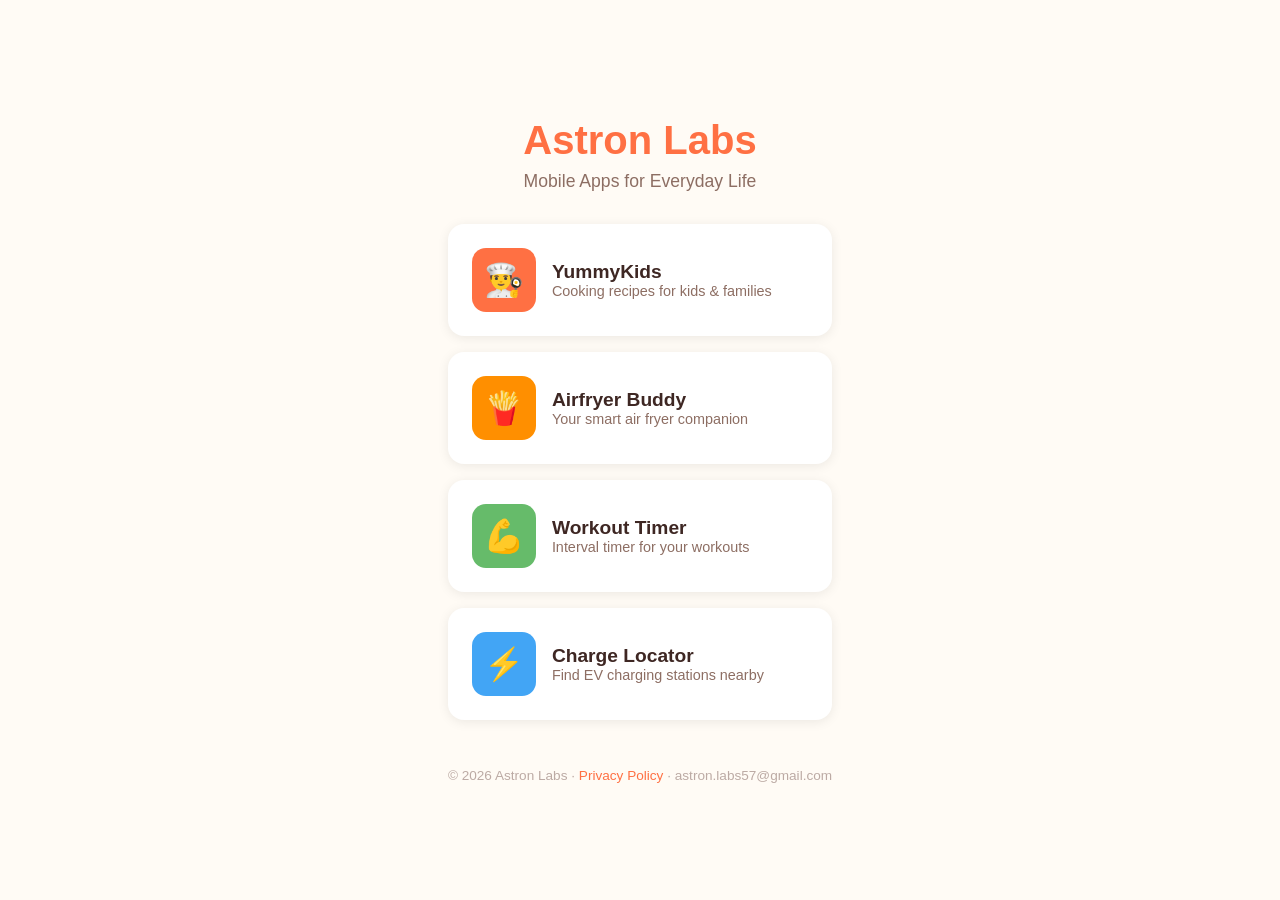
==== index.html @ 985c656f "Create index.html" ====
<!DOCTYPE html>
<html lang="en">
<head>
    <meta charset="UTF-8">
    <meta name="viewport" content="width=device-width, initial-scale=1.0">
    <title>Astron Labs</title>
    <style>
        *{margin:0;padding:0;box-sizing:border-box}
        body{font-family:-apple-system,BlinkMacSystemFont,'Segoe UI',Roboto,sans-serif;background:#FFFBF5;color:#3E2723;min-height:100vh;display:flex;flex-direction:column;align-items:center;justify-content:center;padding:2rem}
        .container{max-width:600px;text-align:center}
        h1{font-size:2.5rem;color:#FF7043;margin-bottom:.5rem}
        .subtitle{font-size:1.1rem;color:#8D6E63;margin-bottom:2rem}
        .apps{display:flex;flex-direction:column;gap:1rem;margin-top:2rem}
        .app-card{background:#fff;border-radius:16px;padding:1.5rem;box-shadow:0 2px 12px rgba(0,0,0,.08);text-align:left;display:flex;align-items:center;gap:1rem;text-decoration:none;color:inherit;transition:box-shadow .2s}
        .app-card:hover{box-shadow:0 4px 20px rgba(0,0,0,.12)}
        .app-icon{width:64px;height:64px;border-radius:14px;display:flex;align-items:center;justify-content:center;font-size:2rem}
        .app-name{font-size:1.2rem;font-weight:600}
        .app-desc{font-size:.9rem;color:#8D6E63}
        footer{margin-top:3rem;font-size:.85rem;color:#BCAAA4}
        footer a{color:#FF7043;text-decoration:none}
    </style>
</head>
<body>
  <div class="container">
        <h1>Astron Labs</h1>
        <p class="subtitle">Mobile Apps for Everyday Life</p>
        <div class="apps">
            <a class="app-card" href="https://play.google.com/store/apps/details?id=com.astronlabs.yummykids">
                <div class="app-icon" style="background:#FF7043">👨‍🍳</div>
                <div>
                    <div class="app-name">YummyKids</div>
                    <div class="app-desc">Cooking recipes for kids & families</div>
                </div>
            </a>
            <a class="app-card" href="https://play.google.com/store/apps/details?id=com.astronlabs.airfryerbuddy">
                <div class="app-icon" style="background:#FF8F00">🍟</div>
                <div>
                    <div class="app-name">Airfryer Buddy</div>
                    <div class="app-desc">Your smart air fryer companion</div>
                </div>
            </a>
            <a class="app-card" href="https://play.google.com/store/apps/details?id=com.astronlabs.workouttimer">
                <div class="app-icon" style="background:#66BB6A">💪</div>
                <div>
                    <div class="app-name">Workout Timer</div>
                    <div class="app-desc">Interval timer for your workouts</div>
                </div>
            </a>
            <a class="app-card" href="https://play.google.com/store/apps/details?id=com.astronlabs.chargelocator">
                <div class="app-icon" style="background:#42A5F5">⚡</div>
                <div>
                    <div class="app-name">Charge Locator</div>
                    <div class="app-desc">Find EV charging stations nearby</div>
                </div>
            </a>
        </div>
        <footer><p>&copy; 2026 Astron Labs · <a href="/privacy.html">Privacy Policy</a> · astron.labs57@gmail.com</p></footer>
    </div>
</body>
</html>
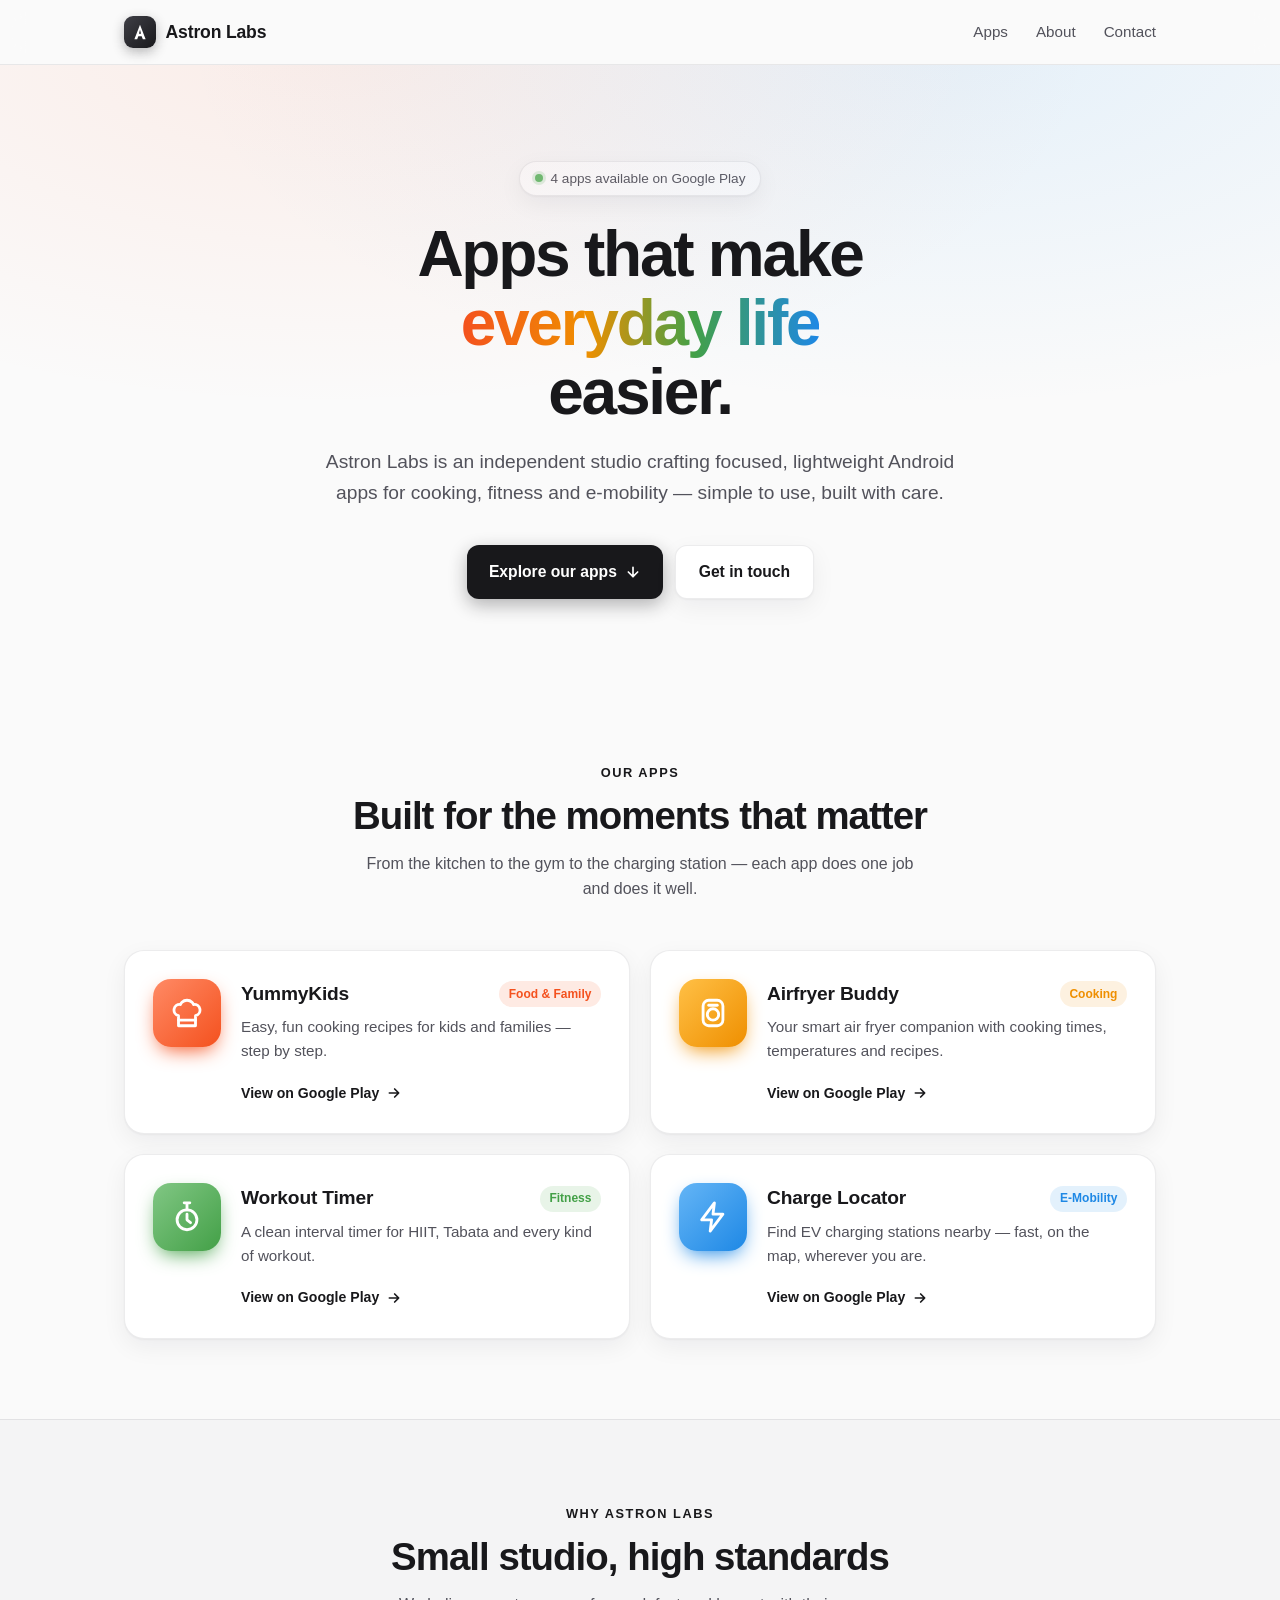
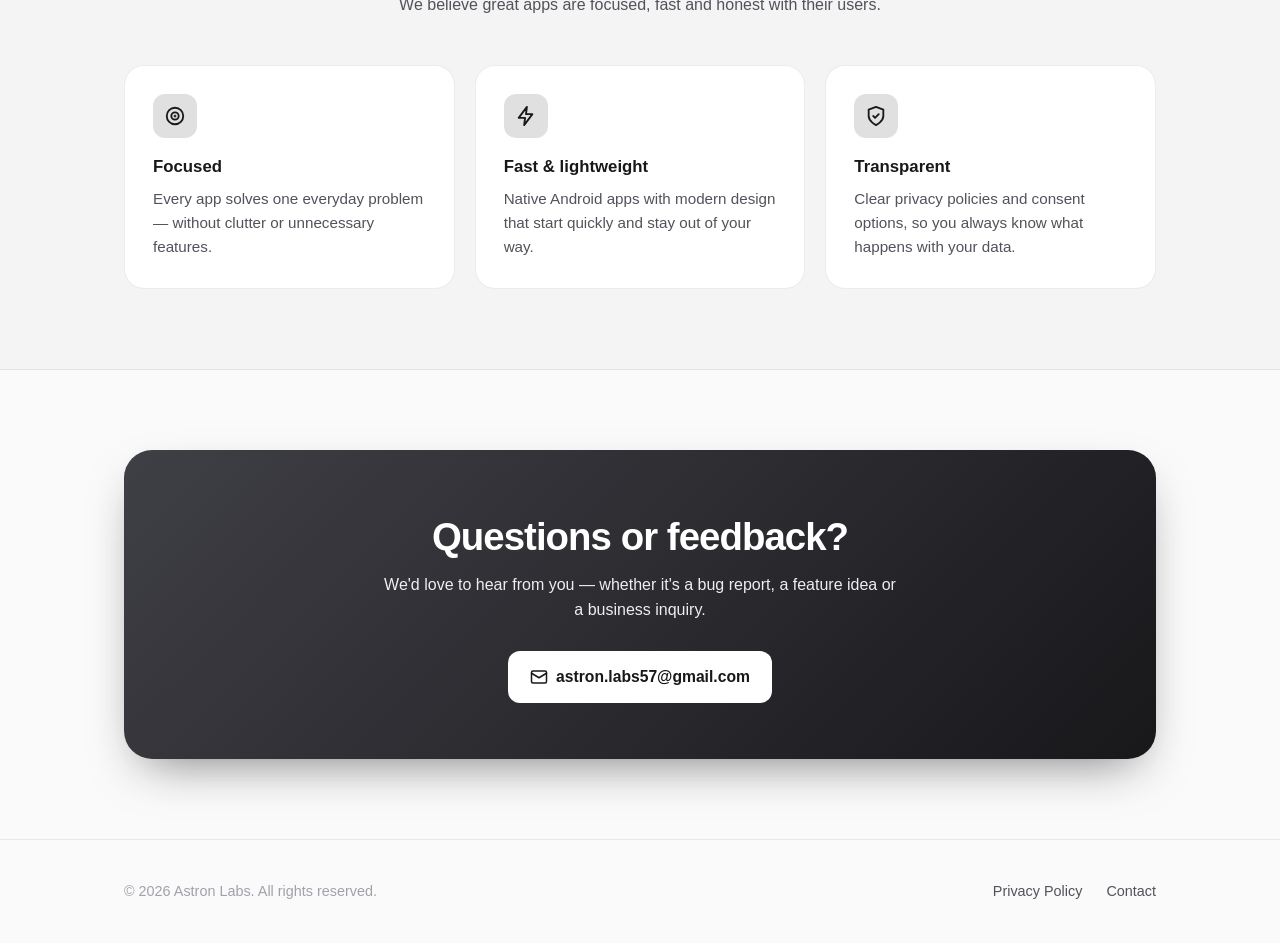
==== commit 9dd57e36: "Redesign homepage and privacy policy with monochrome brand - New landing page: sticky nav, hero, app" ====
--- a/index.html
+++ b/index.html
@@ -3,58 +3,271 @@
 <head>
     <meta charset="UTF-8">
     <meta name="viewport" content="width=device-width, initial-scale=1.0">
-    <title>Astron Labs</title>
+    <title>Astron Labs — Mobile Apps for Everyday Life</title>
+    <meta name="description" content="Astron Labs builds focused, lightweight Android apps for everyday life: YummyKids, Airfryer Buddy, Workout Timer and Charge Locator.">
+    <meta name="theme-color" content="#18181B">
+    <link rel="canonical" href="https://astronlabs.dev/">
+    <meta property="og:type" content="website">
+    <meta property="og:title" content="Astron Labs — Mobile Apps for Everyday Life">
+    <meta property="og:description" content="Focused, lightweight Android apps for cooking, fitness and e-mobility.">
+    <meta property="og:url" content="https://astronlabs.dev/">
+    <link rel="icon" href="data:image/svg+xml,%3Csvg xmlns='http://www.w3.org/2000/svg' viewBox='0 0 64 64'%3E%3Cdefs%3E%3ClinearGradient id='g' x1='0' y1='0' x2='1' y2='1'%3E%3Cstop offset='0' stop-color='%233F3F46'/%3E%3Cstop offset='1' stop-color='%2318181B'/%3E%3C/linearGradient%3E%3C/defs%3E%3Crect width='64' height='64' rx='16' fill='url(%23g)'/%3E%3Cpath d='M32 14 46 50h-7l-3-8H28l-3 8h-7zm0 12-2.6 10h5.2z' fill='%23fff'/%3E%3C/svg%3E">
+    <script type="application/ld+json">
+    {"@context":"https://schema.org","@type":"Organization","name":"Astron Labs","url":"https://astronlabs.dev/","email":"astron.labs57@gmail.com"}
+    </script>
     <style>
+        :root{
+            --bg:#FAFAFA;--bg-alt:#F4F4F5;--surface:#FFFFFF;--text:#18181B;--muted:#52525B;--subtle:#A1A1AA;
+            --border:rgba(24,24,27,.08);--brand:#27272A;--brand-strong:#18181B;--brand-light:#3F3F46;--on-brand:#fff;--glow:24,24,27;
+            --grad:linear-gradient(135deg,var(--brand-light),var(--brand-strong));
+            --accent-grad:linear-gradient(90deg,#F4511E,#EF8F00 35%,#43A047 65%,#1E88E5);
+            --halo:radial-gradient(ellipse at 30% 30%,rgba(255,138,101,.12),transparent 50%),radial-gradient(ellipse at 70% 30%,rgba(100,181,246,.14),transparent 50%);
+            --shadow:0 1px 2px rgba(24,24,27,.04),0 8px 24px rgba(24,24,27,.06);
+            --shadow-lg:0 2px 4px rgba(24,24,27,.05),0 20px 40px rgba(24,24,27,.10);
+            --radius:20px;--max:1080px;
+        }
+        @media (prefers-color-scheme:dark){
+            :root{
+                --bg:#0A0A0B;--bg-alt:#111113;--surface:#18181B;--text:#FAFAFA;--muted:#A1A1AA;--subtle:#71717A;
+                --border:rgba(255,255,255,.08);--brand:#E4E4E7;--brand-strong:#FAFAFA;--brand-light:#D4D4D8;--on-brand:#18181B;--glow:0,0,0;
+                --accent-grad:linear-gradient(90deg,#FF8A65,#FFC046 35%,#81C784 65%,#64B5F6);
+                --halo:radial-gradient(ellipse at 30% 30%,rgba(255,138,101,.10),transparent 50%),radial-gradient(ellipse at 70% 30%,rgba(100,181,246,.12),transparent 50%);
+                --shadow:0 1px 2px rgba(0,0,0,.3),0 8px 24px rgba(0,0,0,.25);
+                --shadow-lg:0 2px 4px rgba(0,0,0,.3),0 20px 40px rgba(0,0,0,.4);
+            }
+        }
         *{margin:0;padding:0;box-sizing:border-box}
-        body{font-family:-apple-system,BlinkMacSystemFont,'Segoe UI',Roboto,sans-serif;background:#FFFBF5;color:#3E2723;min-height:100vh;display:flex;flex-direction:column;align-items:center;justify-content:center;padding:2rem}
-        .container{max-width:600px;text-align:center}
-        h1{font-size:2.5rem;color:#FF7043;margin-bottom:.5rem}
-        .subtitle{font-size:1.1rem;color:#8D6E63;margin-bottom:2rem}
-        .apps{display:flex;flex-direction:column;gap:1rem;margin-top:2rem}
-        .app-card{background:#fff;border-radius:16px;padding:1.5rem;box-shadow:0 2px 12px rgba(0,0,0,.08);text-align:left;display:flex;align-items:center;gap:1rem;text-decoration:none;color:inherit;transition:box-shadow .2s}
-        .app-card:hover{box-shadow:0 4px 20px rgba(0,0,0,.12)}
-        .app-icon{width:64px;height:64px;border-radius:14px;display:flex;align-items:center;justify-content:center;font-size:2rem}
-        .app-name{font-size:1.2rem;font-weight:600}
-        .app-desc{font-size:.9rem;color:#8D6E63}
-        footer{margin-top:3rem;font-size:.85rem;color:#BCAAA4}
-        footer a{color:#FF7043;text-decoration:none}
+        html{scroll-behavior:smooth}
+        body{font-family:Inter,-apple-system,BlinkMacSystemFont,'Segoe UI',Roboto,'Helvetica Neue',Arial,sans-serif;background:var(--bg);color:var(--text);line-height:1.6;-webkit-font-smoothing:antialiased}
+        a{color:inherit}
+        a:focus-visible{outline:3px solid var(--brand);outline-offset:3px;border-radius:8px}
+        .wrap{max-width:var(--max);margin:0 auto;padding:0 1.5rem}
+        .skip{position:absolute;left:-9999px}
+        .skip:focus{left:1rem;top:1rem;background:var(--surface);padding:.5rem 1rem;border-radius:8px;z-index:10}
+
+        /* Header */
+        header{position:sticky;top:0;z-index:5;backdrop-filter:saturate(180%) blur(12px);-webkit-backdrop-filter:saturate(180%) blur(12px);background:color-mix(in srgb,var(--bg) 80%,transparent);border-bottom:1px solid var(--border)}
+        .nav{display:flex;align-items:center;justify-content:space-between;height:64px}
+        .logo{display:flex;align-items:center;gap:.6rem;font-weight:700;font-size:1.1rem;letter-spacing:-.01em;text-decoration:none}
+        .logo-mark{width:32px;height:32px;border-radius:9px;background:var(--grad);color:var(--on-brand);display:grid;place-items:center;box-shadow:0 4px 12px rgba(var(--glow),.3)}
+        .nav-links{display:flex;gap:1.75rem;list-style:none}
+        .nav-links a{text-decoration:none;color:var(--muted);font-size:.95rem;font-weight:500;transition:color .15s}
+        .nav-links a:hover{color:var(--text)}
+
+        /* Hero */
+        .hero{position:relative;overflow:hidden;padding:6rem 0 5rem;text-align:center}
+        .hero::before{content:"";position:absolute;inset:-40% -10% auto;height:120%;background:var(--halo);pointer-events:none}
+        .eyebrow{display:inline-flex;align-items:center;gap:.5rem;padding:.35rem .9rem;border-radius:999px;background:var(--surface);border:1px solid var(--border);color:var(--muted);font-size:.85rem;font-weight:500;box-shadow:var(--shadow)}
+        .eyebrow .dot{width:8px;height:8px;border-radius:50%;background:#66BB6A;box-shadow:0 0 0 3px rgba(102,187,106,.2)}
+        h1{position:relative;font-size:clamp(2.4rem,6vw,4rem);line-height:1.08;letter-spacing:-.035em;font-weight:800;margin:1.5rem auto 1.25rem;max-width:14ch}
+        h1 .accent{background:var(--accent-grad);-webkit-background-clip:text;background-clip:text;color:transparent}
+        .lead{position:relative;font-size:clamp(1.05rem,2vw,1.2rem);color:var(--muted);max-width:40rem;margin:0 auto 2.25rem}
+        .cta{position:relative;display:flex;gap:.75rem;justify-content:center;flex-wrap:wrap}
+        .btn{display:inline-flex;align-items:center;gap:.5rem;padding:.85rem 1.4rem;border-radius:12px;font-weight:600;font-size:.98rem;text-decoration:none;transition:transform .15s,box-shadow .15s,background .15s}
+        .btn-primary{background:var(--brand-strong);color:var(--on-brand);box-shadow:0 6px 18px rgba(var(--glow),.32)}
+        .btn-primary:hover{transform:translateY(-1px);box-shadow:0 10px 24px rgba(var(--glow),.4)}
+        .btn-ghost{background:var(--surface);border:1px solid var(--border);box-shadow:var(--shadow)}
+        .btn-ghost:hover{transform:translateY(-1px)}
+
+        /* Sections */
+        section{padding:5rem 0}
+        .section-head{text-align:center;max-width:36rem;margin:0 auto 3rem}
+        .kicker{color:var(--brand-strong);font-weight:700;font-size:.8rem;letter-spacing:.12em;text-transform:uppercase}
+        h2{font-size:clamp(1.8rem,3.5vw,2.4rem);letter-spacing:-.025em;line-height:1.2;margin:.5rem 0 .75rem}
+        .section-head p{color:var(--muted)}
+
+        /* App grid */
+        .apps{display:grid;grid-template-columns:repeat(auto-fit,minmax(min(100%,460px),1fr));gap:1.25rem}
+        .app{position:relative;display:flex;gap:1.25rem;align-items:flex-start;padding:1.75rem;background:var(--surface);border:1px solid var(--border);border-radius:var(--radius);box-shadow:var(--shadow);text-decoration:none;transition:transform .2s ease,box-shadow .2s ease,border-color .2s}
+        .app:hover{transform:translateY(-3px);box-shadow:var(--shadow-lg);border-color:color-mix(in srgb,var(--c) 40%,transparent)}
+        .app-icon{flex:none;width:68px;height:68px;border-radius:18px;display:grid;place-items:center;background:linear-gradient(135deg,var(--c1),var(--c));box-shadow:0 8px 20px -6px var(--c)}
+        .app-icon svg{width:34px;height:34px;color:#fff}
+        .app-body{flex:1;min-width:0}
+        .app-top{display:flex;align-items:center;justify-content:space-between;gap:.75rem}
+        .app h3{font-size:1.2rem;letter-spacing:-.01em}
+        .tag{font-size:.75rem;font-weight:600;padding:.2rem .6rem;border-radius:999px;color:var(--c);background:color-mix(in srgb,var(--c) 12%,transparent);white-space:nowrap}
+        .app p{color:var(--muted);font-size:.95rem;margin:.35rem 0 1rem}
+        .store{display:inline-flex;align-items:center;gap:.4rem;font-size:.88rem;font-weight:600;color:var(--text)}
+        .store svg{width:16px;height:16px;transition:transform .2s}
+        .app:hover .store svg.arrow{transform:translateX(3px)}
+
+        /* Values */
+        .values-bg{background:var(--bg-alt);border-block:1px solid var(--border)}
+        .values{display:grid;grid-template-columns:repeat(auto-fit,minmax(240px,1fr));gap:1.25rem}
+        .value{padding:1.75rem;border-radius:var(--radius);background:var(--surface);border:1px solid var(--border)}
+        .value-icon{width:44px;height:44px;border-radius:12px;display:grid;place-items:center;background:color-mix(in srgb,var(--brand) 14%,transparent);color:var(--brand-strong);margin-bottom:1rem}
+        .value-icon svg{width:22px;height:22px}
+        .value h3{font-size:1.05rem;margin-bottom:.35rem}
+        .value p{color:var(--muted);font-size:.95rem}
+
+        /* Contact */
+        .contact{text-align:center;padding:3.5rem 2rem;border-radius:28px;background:var(--grad);color:var(--on-brand);box-shadow:0 20px 50px -20px rgba(var(--glow),.6)}
+        .contact h2{color:var(--on-brand)}
+        .contact p{opacity:.92;max-width:32rem;margin:0 auto 1.75rem}
+        .contact .btn{background:var(--on-brand);color:var(--brand-strong)}
+        .contact .btn:hover{transform:translateY(-1px)}
+
+        /* Footer */
+        footer{padding:2.5rem 0;border-top:1px solid var(--border);color:var(--subtle);font-size:.9rem}
+        .foot{display:flex;justify-content:space-between;align-items:center;gap:1rem;flex-wrap:wrap}
+        .foot nav{display:flex;gap:1.5rem}
+        .foot a{text-decoration:none;color:var(--muted)}
+        .foot a:hover{color:var(--brand-strong)}
+
+        @media (max-width:640px){
+            .nav-links{gap:1.1rem}
+            .nav-links li.hide-sm{display:none}
+            .hero{padding:4rem 0 3rem}
+            section{padding:3.5rem 0}
+            .app{padding:1.35rem;gap:1rem}
+            .app-icon{width:56px;height:56px;border-radius:15px}
+            .app-icon svg{width:28px;height:28px}
+            .foot{flex-direction:column;text-align:center}
+        }
+        @media (prefers-reduced-motion:reduce){
+            *{transition:none!important;scroll-behavior:auto!important}
+        }
     </style>
 </head>
 <body>
-  <div class="container">
-        <h1>Astron Labs</h1>
-        <p class="subtitle">Mobile Apps for Everyday Life</p>
-        <div class="apps">
-            <a class="app-card" href="https://play.google.com/store/apps/details?id=com.astronlabs.yummykids">
-                <div class="app-icon" style="background:#FF7043">👨‍🍳</div>
-                <div>
-                    <div class="app-name">YummyKids</div>
-                    <div class="app-desc">Cooking recipes for kids & families</div>
-                </div>
+    <a class="skip" href="#apps">Skip to apps</a>
+
+    <header>
+        <div class="wrap nav">
+            <a class="logo" href="/" aria-label="Astron Labs home">
+                <span class="logo-mark" aria-hidden="true">
+                    <svg width="18" height="18" viewBox="0 0 64 64"><path d="M32 6 52 58h-10l-4-11H26l-4 11H12zm0 18-3.8 14h7.6z" fill="currentColor"/></svg>
+                </span>
+                Astron Labs
             </a>
-            <a class="app-card" href="https://play.google.com/store/apps/details?id=com.astronlabs.airfryerbuddy">
-                <div class="app-icon" style="background:#FF8F00">🍟</div>
-                <div>
-                    <div class="app-name">Airfryer Buddy</div>
-                    <div class="app-desc">Your smart air fryer companion</div>
-                </div>
-            </a>
-            <a class="app-card" href="https://play.google.com/store/apps/details?id=com.astronlabs.workouttimer">
-                <div class="app-icon" style="background:#66BB6A">💪</div>
-                <div>
-                    <div class="app-name">Workout Timer</div>
-                    <div class="app-desc">Interval timer for your workouts</div>
-                </div>
-            </a>
-            <a class="app-card" href="https://play.google.com/store/apps/details?id=com.astronlabs.chargelocator">
-                <div class="app-icon" style="background:#42A5F5">⚡</div>
-                <div>
-                    <div class="app-name">Charge Locator</div>
-                    <div class="app-desc">Find EV charging stations nearby</div>
-                </div>
-            </a>
+            <ul class="nav-links">
+                <li><a href="#apps">Apps</a></li>
+                <li class="hide-sm"><a href="#about">About</a></li>
+                <li><a href="#contact">Contact</a></li>
+            </ul>
         </div>
-        <footer><p>&copy; 2026 Astron Labs · <a href="/privacy.html">Privacy Policy</a> · astron.labs57@gmail.com</p></footer>
-    </div>
+    </header>
+
+    <main>
+        <div class="hero">
+            <div class="wrap">
+                <span class="eyebrow"><span class="dot" aria-hidden="true"></span>4 apps available on Google Play</span>
+                <h1>Apps that make <span class="accent">everyday life</span> easier.</h1>
+                <p class="lead">Astron Labs is an independent studio crafting focused, lightweight Android apps for cooking, fitness and e-mobility — simple to use, built with care.</p>
+                <div class="cta">
+                    <a class="btn btn-primary" href="#apps">Explore our apps
+                        <svg width="16" height="16" viewBox="0 0 24 24" fill="none" stroke="currentColor" stroke-width="2.5" stroke-linecap="round" stroke-linejoin="round" aria-hidden="true"><path d="M12 5v14M5 12l7 7 7-7"/></svg>
+                    </a>
+                    <a class="btn btn-ghost" href="#contact">Get in touch</a>
+                </div>
+            </div>
+        </div>
+
+        <section id="apps" aria-labelledby="apps-title">
+            <div class="wrap">
+                <div class="section-head">
+                    <span class="kicker">Our Apps</span>
+                    <h2 id="apps-title">Built for the moments that matter</h2>
+                    <p>From the kitchen to the gym to the charging station — each app does one job and does it well.</p>
+                </div>
+
+                <div class="apps">
+                    <a class="app" style="--c:#F4511E;--c1:#FF8A65" href="https://play.google.com/store/apps/details?id=com.astronlabs.yummykids" target="_blank" rel="noopener">
+                        <span class="app-icon" aria-hidden="true">
+                            <svg viewBox="0 0 24 24" fill="none" stroke="currentColor" stroke-width="2" stroke-linecap="round" stroke-linejoin="round"><path d="M6 13.87A4 4 0 0 1 7.41 6a5.11 5.11 0 0 1 1.05-1.54 5 5 0 0 1 7.08 0A5.11 5.11 0 0 1 16.59 6 4 4 0 0 1 18 13.87V21H6z"/><path d="M6 17h12"/></svg>
+                        </span>
+                        <div class="app-body">
+                            <div class="app-top"><h3>YummyKids</h3><span class="tag">Food &amp; Family</span></div>
+                            <p>Easy, fun cooking recipes for kids and families — step by step.</p>
+                            <span class="store">View on Google Play <svg class="arrow" viewBox="0 0 24 24" fill="none" stroke="currentColor" stroke-width="2.5" stroke-linecap="round" stroke-linejoin="round" aria-hidden="true"><path d="M5 12h14M13 6l6 6-6 6"/></svg></span>
+                        </div>
+                    </a>
+
+                    <a class="app" style="--c:#EF8F00;--c1:#FFC046" href="https://play.google.com/store/apps/details?id=com.astronlabs.airfryerbuddy" target="_blank" rel="noopener">
+                        <span class="app-icon" aria-hidden="true">
+                            <svg viewBox="0 0 24 24" fill="none" stroke="currentColor" stroke-width="2" stroke-linecap="round" stroke-linejoin="round"><rect x="5" y="3" width="14" height="18" rx="4"/><circle cx="12" cy="13" r="4"/><path d="M9 6.5h6"/></svg>
+                        </span>
+                        <div class="app-body">
+                            <div class="app-top"><h3>Airfryer Buddy</h3><span class="tag">Cooking</span></div>
+                            <p>Your smart air fryer companion with cooking times, temperatures and recipes.</p>
+                            <span class="store">View on Google Play <svg class="arrow" viewBox="0 0 24 24" fill="none" stroke="currentColor" stroke-width="2.5" stroke-linecap="round" stroke-linejoin="round" aria-hidden="true"><path d="M5 12h14M13 6l6 6-6 6"/></svg></span>
+                        </div>
+                    </a>
+
+                    <a class="app" style="--c:#43A047;--c1:#81C784" href="https://play.google.com/store/apps/details?id=com.astronlabs.workouttimer" target="_blank" rel="noopener">
+                        <span class="app-icon" aria-hidden="true">
+                            <svg viewBox="0 0 24 24" fill="none" stroke="currentColor" stroke-width="2" stroke-linecap="round" stroke-linejoin="round"><circle cx="12" cy="14" r="7"/><path d="M12 10v4l2.5 2M10 2h4M12 2v5"/></svg>
+                        </span>
+                        <div class="app-body">
+                            <div class="app-top"><h3>Workout Timer</h3><span class="tag">Fitness</span></div>
+                            <p>A clean interval timer for HIIT, Tabata and every kind of workout.</p>
+                            <span class="store">View on Google Play <svg class="arrow" viewBox="0 0 24 24" fill="none" stroke="currentColor" stroke-width="2.5" stroke-linecap="round" stroke-linejoin="round" aria-hidden="true"><path d="M5 12h14M13 6l6 6-6 6"/></svg></span>
+                        </div>
+                    </a>
+
+                    <a class="app" style="--c:#1E88E5;--c1:#64B5F6" href="https://play.google.com/store/apps/details?id=com.astronlabs.chargelocator" target="_blank" rel="noopener">
+                        <span class="app-icon" aria-hidden="true">
+                            <svg viewBox="0 0 24 24" fill="none" stroke="currentColor" stroke-width="2" stroke-linecap="round" stroke-linejoin="round"><path d="M13 2 4 14h7l-1 8 9-12h-7z"/></svg>
+                        </span>
+                        <div class="app-body">
+                            <div class="app-top"><h3>Charge Locator</h3><span class="tag">E-Mobility</span></div>
+                            <p>Find EV charging stations nearby — fast, on the map, wherever you are.</p>
+                            <span class="store">View on Google Play <svg class="arrow" viewBox="0 0 24 24" fill="none" stroke="currentColor" stroke-width="2.5" stroke-linecap="round" stroke-linejoin="round" aria-hidden="true"><path d="M5 12h14M13 6l6 6-6 6"/></svg></span>
+                        </div>
+                    </a>
+                </div>
+            </div>
+        </section>
+
+        <section id="about" class="values-bg" aria-labelledby="about-title">
+            <div class="wrap">
+                <div class="section-head">
+                    <span class="kicker">Why Astron Labs</span>
+                    <h2 id="about-title">Small studio, high standards</h2>
+                    <p>We believe great apps are focused, fast and honest with their users.</p>
+                </div>
+                <div class="values">
+                    <div class="value">
+                        <div class="value-icon" aria-hidden="true"><svg viewBox="0 0 24 24" fill="none" stroke="currentColor" stroke-width="2" stroke-linecap="round" stroke-linejoin="round"><circle cx="12" cy="12" r="9"/><circle cx="12" cy="12" r="4"/><circle cx="12" cy="12" r="0.5"/></svg></div>
+                        <h3>Focused</h3>
+                        <p>Every app solves one everyday problem — without clutter or unnecessary features.</p>
+                    </div>
+                    <div class="value">
+                        <div class="value-icon" aria-hidden="true"><svg viewBox="0 0 24 24" fill="none" stroke="currentColor" stroke-width="2" stroke-linecap="round" stroke-linejoin="round"><path d="M13 2 4 14h7l-1 8 9-12h-7z"/></svg></div>
+                        <h3>Fast &amp; lightweight</h3>
+                        <p>Native Android apps with modern design that start quickly and stay out of your way.</p>
+                    </div>
+                    <div class="value">
+                        <div class="value-icon" aria-hidden="true"><svg viewBox="0 0 24 24" fill="none" stroke="currentColor" stroke-width="2" stroke-linecap="round" stroke-linejoin="round"><path d="M12 22s8-4 8-10V5l-8-3-8 3v7c0 6 8 10 8 10z"/><path d="m9 12 2 2 4-4"/></svg></div>
+                        <h3>Transparent</h3>
+                        <p>Clear privacy policies and consent options, so you always know what happens with your data.</p>
+                    </div>
+                </div>
+            </div>
+        </section>
+
+        <section id="contact" aria-labelledby="contact-title">
+            <div class="wrap">
+                <div class="contact">
+                    <h2 id="contact-title">Questions or feedback?</h2>
+                    <p>We'd love to hear from you — whether it's a bug report, a feature idea or a business inquiry.</p>
+                    <a class="btn" href="mailto:astron.labs57@gmail.com">
+                        <svg width="18" height="18" viewBox="0 0 24 24" fill="none" stroke="currentColor" stroke-width="2" stroke-linecap="round" stroke-linejoin="round" aria-hidden="true"><rect x="2" y="4" width="20" height="16" rx="2"/><path d="m22 7-10 6L2 7"/></svg>
+                        astron.labs57@gmail.com
+                    </a>
+                </div>
+            </div>
+        </section>
+    </main>
+
+    <footer>
+        <div class="wrap foot">
+            <p>&copy; 2026 Astron Labs. All rights reserved.</p>
+            <nav aria-label="Footer">
+                <a href="/privacy.html">Privacy Policy</a>
+                <a href="mailto:astron.labs57@gmail.com">Contact</a>
+            </nav>
+        </div>
+    </footer>
 </body>
 </html>
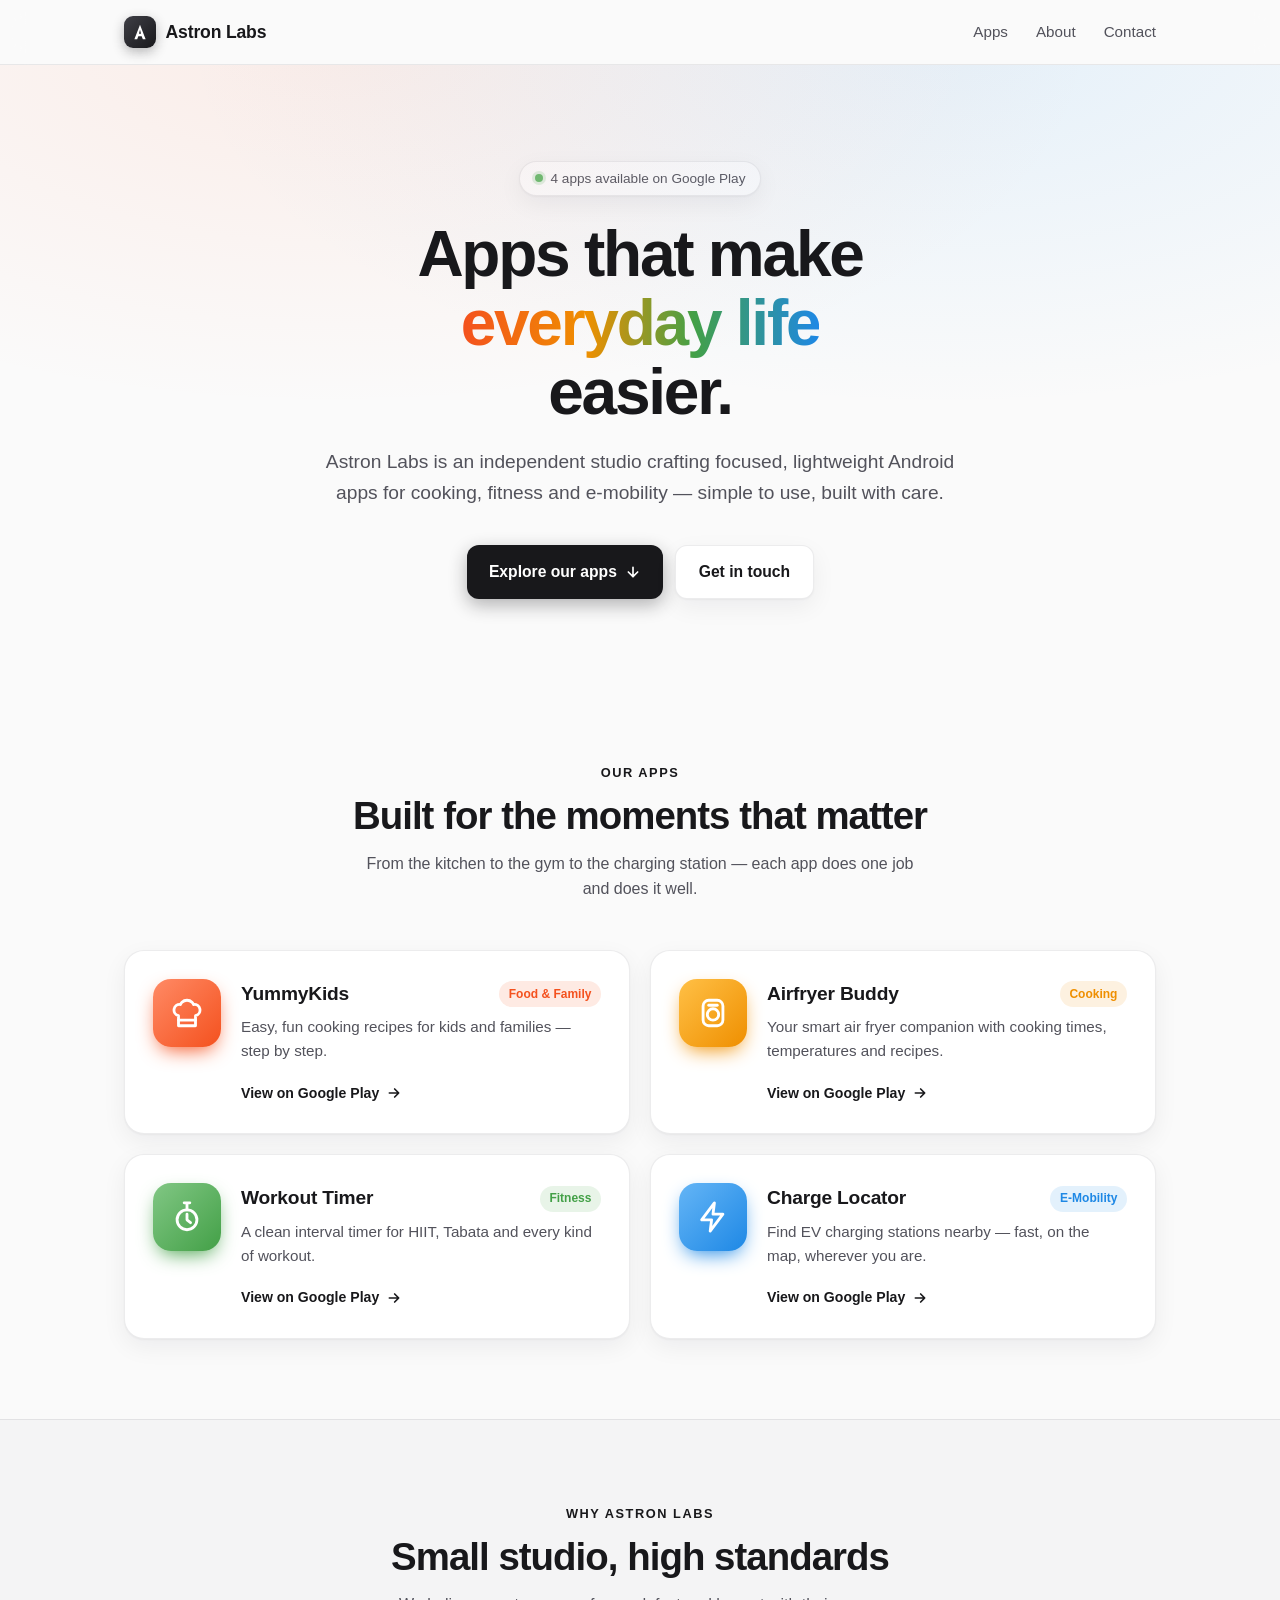
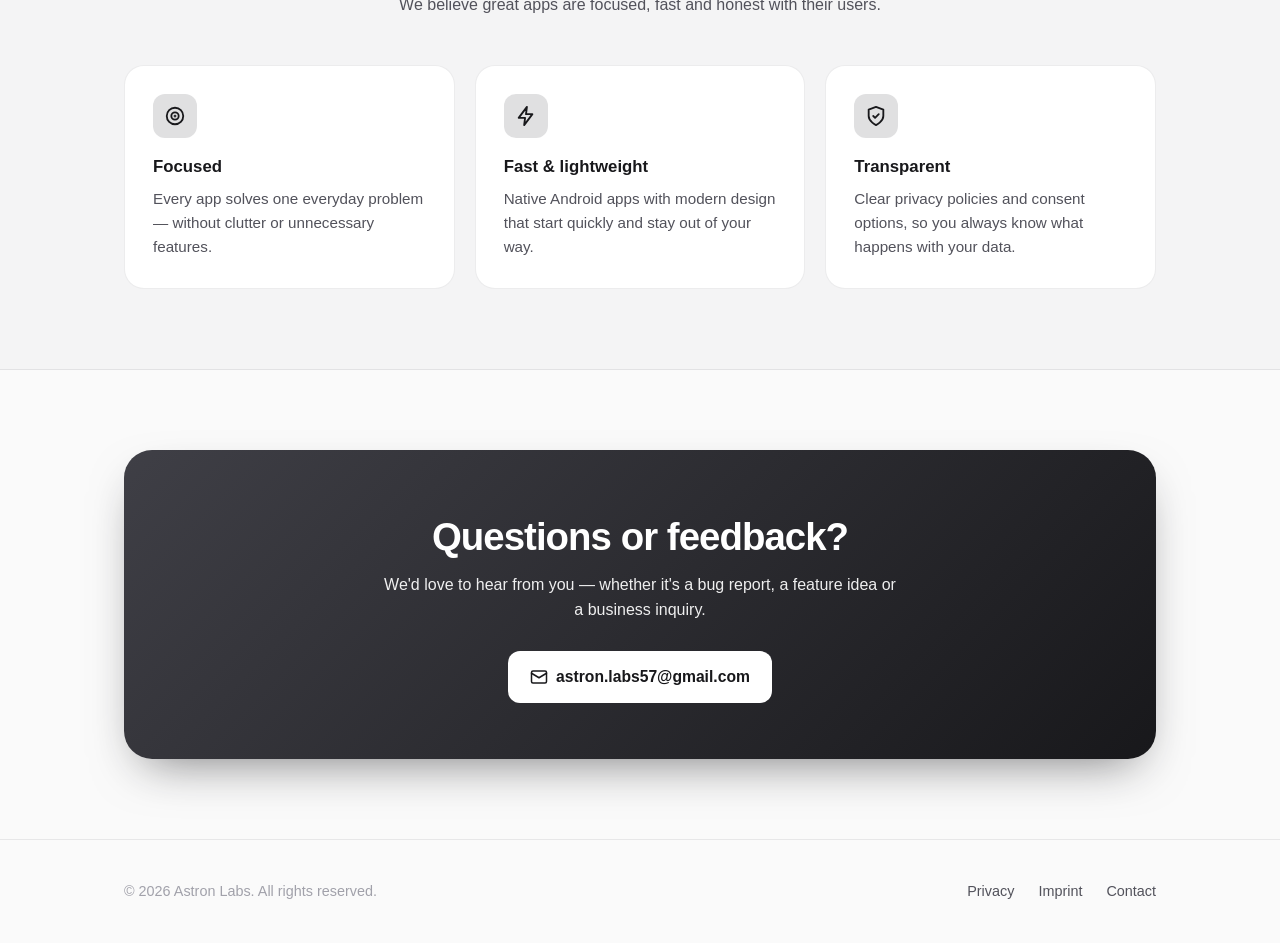
==== commit 6cc9ead4: "Add per-app privacy policies, imprint and RussianRadio policy - Per-app policies under /privacy/ (Yu" ====
--- a/index.html
+++ b/index.html
@@ -264,7 +264,8 @@
         <div class="wrap foot">
             <p>&copy; 2026 Astron Labs. All rights reserved.</p>
             <nav aria-label="Footer">
-                <a href="/privacy.html">Privacy Policy</a>
+                <a href="/privacy.html">Privacy</a>
+                <a href="/impressum.html">Imprint</a>
                 <a href="mailto:astron.labs57@gmail.com">Contact</a>
             </nav>
         </div>
